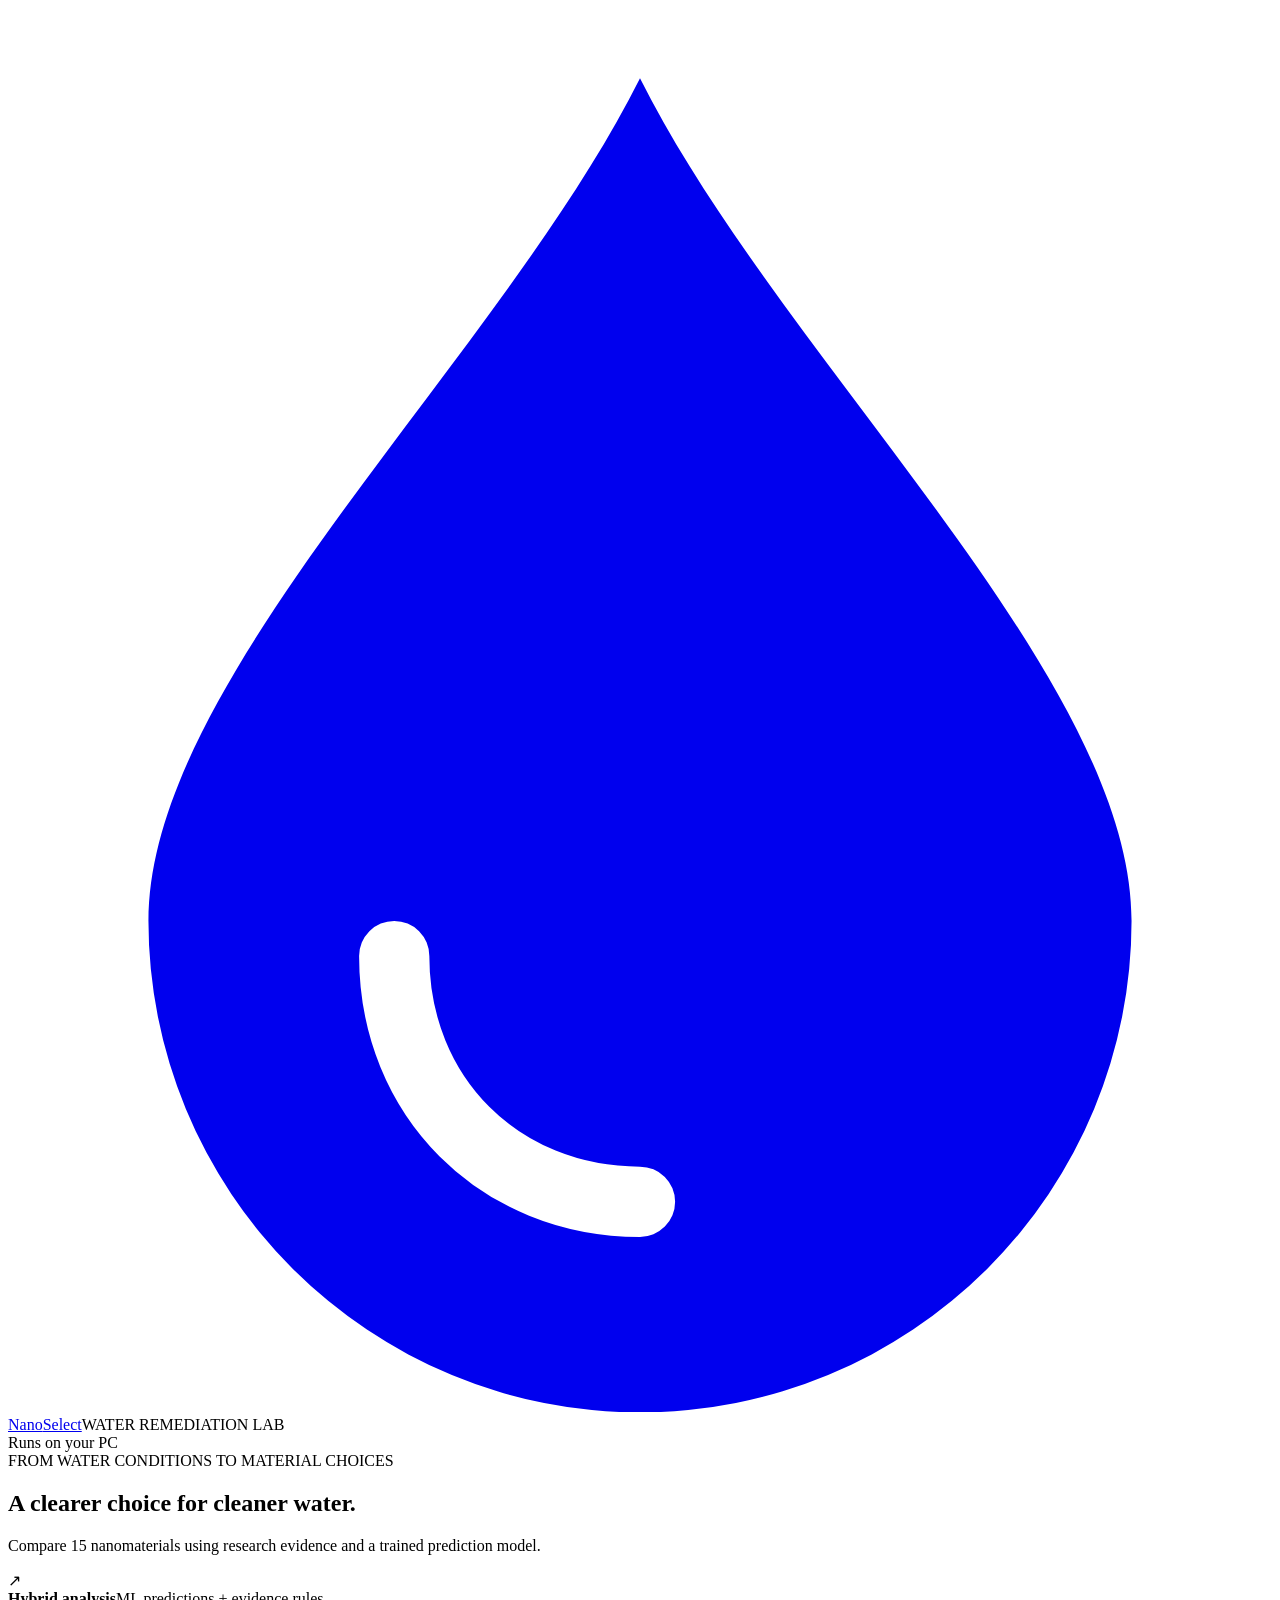
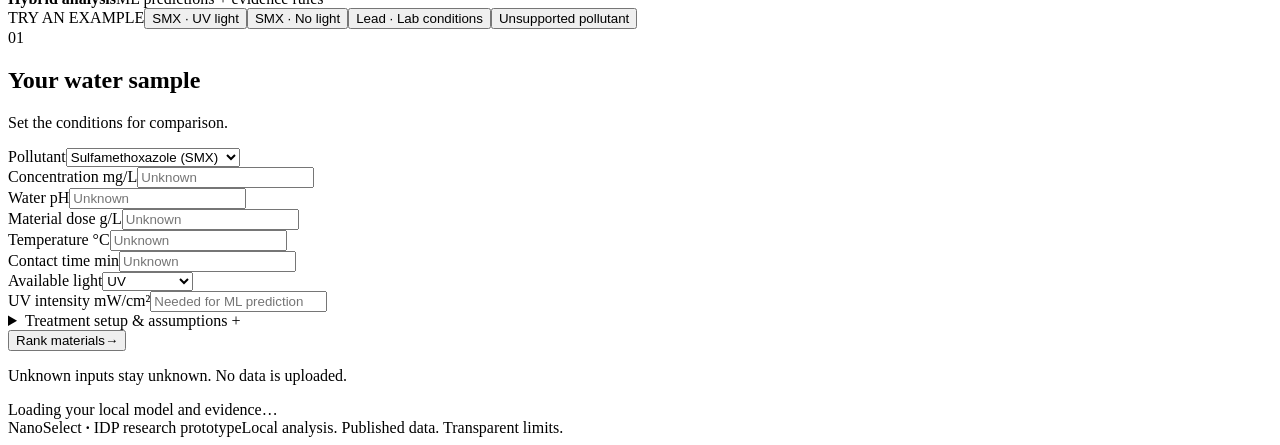
==== nanomaterial_hybrid/web/index.html @ bdce9307 "Add NanoSelect hybrid ranking model and local web interface" ====
<!doctype html>
<html lang="en">
<head>
  <meta charset="utf-8"><meta name="viewport" content="width=device-width, initial-scale=1">
  <title>NanoSelect · Water remediation</title>
  <link rel="icon" href="data:image/svg+xml,%3Csvg xmlns='http://www.w3.org/2000/svg' viewBox='0 0 40 40'%3E%3Cpath fill='%230d9488' d='M20 2C16 10 6 19 6 26a14 14 0 0028 0C34 19 24 10 20 2Z'/%3E%3C/svg%3E">
  <link rel="stylesheet" href="/style.css"><script src="/app.js" defer></script>
</head>
<body>
  <header class="topbar"><a class="brand" href="/" aria-label="NanoSelect home"><svg viewBox="0 0 36 40" aria-hidden="true"><path d="M18 2C14 10 4 19 4 26a14 14 0 0028 0C32 19 22 10 18 2Z" fill="currentColor"/><path d="M11 27c0 4 3 7 7 7" fill="none" stroke="white" stroke-width="2" stroke-linecap="round"/></svg><span>Nano<span class="brand-light">Select</span></span></a><span class="project-label">WATER REMEDIATION LAB</span><div class="local-status"><i></i> Runs on your PC</div></header>
  <main>
    <section class="intro"><div><span class="eyebrow">FROM WATER CONDITIONS TO MATERIAL CHOICES</span><h1>A clearer choice for cleaner water.</h1><p>Compare 15 nanomaterials using research evidence and a trained prediction model.</p></div><div class="method-tag"><span class="method-icon">↗</span><div><strong>Hybrid analysis</strong><span>ML predictions + evidence rules</span></div></div></section>
    <section class="preset-row" aria-label="Example scenarios"><span>TRY AN EXAMPLE</span><button class="preset active" data-preset="demo_ml">SMX · UV light</button><button class="preset" data-preset="demo_dark">SMX · No light</button><button class="preset" data-preset="demo_lead">Lead · Lab conditions</button><button class="preset" data-preset="demo_unknown">Unsupported pollutant</button></section>
    <div class="workspace">
      <aside class="input-panel panel"><div class="panel-heading"><span class="step-number">01</span><div><h2>Your water sample</h2><p>Set the conditions for comparison.</p></div></div>
        <form id="sample-form">
          <label for="pollutant">Pollutant</label><select id="pollutant"><option value="sulfamethoxazole">Sulfamethoxazole (SMX)</option><option value="amaranth">Amaranth dye</option><option value="lead_ii">Lead(II) — dissolved lead</option><option value="other">Other pollutant</option></select>
          <div id="other-wrap" hidden><label for="other-pollutant">Pollutant name</label><input id="other-pollutant" type="text" placeholder="Enter a pollutant name"></div>
          <div class="field-grid"><div><label for="concentration">Concentration <span>mg/L</span></label><input id="concentration" type="number" min="0.000001" step="any" placeholder="Unknown"></div><div><label for="ph">Water pH</label><input id="ph" type="number" min="0" max="14" step="any" placeholder="Unknown"></div><div><label for="dose">Material dose <span>g/L</span></label><input id="dose" type="number" min="0.000001" step="any" placeholder="Unknown"></div><div><label for="temperature">Temperature <span>°C</span></label><input id="temperature" type="number" step="any" placeholder="Unknown"></div><div><label for="time">Contact time <span>min</span></label><input id="time" type="number" min="0.000001" step="any" placeholder="Unknown"></div><div><label for="light">Available light</label><select id="light"><option value="UV">UV</option><option value="UVA">UV-A</option><option value="dark">None / dark</option><option value="sunlight">Sunlight</option><option value="visible">Visible only</option><option value="unspecified">Unknown</option></select></div></div>
          <div id="intensity-wrap"><label for="intensity">UV intensity <span>mW/cm²</span></label><input id="intensity" type="number" min="0.000001" step="any" placeholder="Needed for ML prediction"></div>
          <details class="settings"><summary>Treatment setup & assumptions <span>+</span></summary><div class="settings-body"><label>Available equipment</label><div class="checks equipment"><label><input type="checkbox" id="mixer"> Mixer</label><label><input type="checkbox" id="centrifuge"> Centrifuge</label><label><input type="checkbox" id="filtration"> Filtration</label></div><label for="matrix">Water source</label><select id="matrix"><option value="laboratory_solution">Laboratory solution</option><option value="groundwater">Groundwater</option><option value="industrial_wastewater">Industrial wastewater</option><option value="unspecified">Unknown</option></select><label for="profile">TiO₂ formulation</label><select id="profile"><option value="dataset_unspecified_tio2">Dataset profile — grade unspecified</option><option value="automatic">Compare literature formulations</option><option value="P01">Nanophase TiO₂ suspension</option><option value="P02">Pure brookite TiO₂</option><option value="P05">Mesoporous anatase TiO₂</option></select><div class="checks stacked"><label><input type="checkbox" id="include-ml"> Include ML estimate when supported</label><label><input type="checkbox" id="study-profiles"> Consider specific study formulations</label><label><input type="checkbox" id="conditional"> Include conditional research candidates</label><label><input type="checkbox" id="use-target"> Specify a removal target</label></div><div id="target-wrap" hidden><label for="target">Required removal <span>%</span></label><input id="target" type="number" min="0" max="100" step="any" value="90"></div></div></details>
          <button type="submit" class="run-button" id="run-button"><span>Rank materials</span><span aria-hidden="true">→</span></button><p class="input-note">Unknown inputs stay unknown. No data is uploaded.</p>
          <p id="form-error" class="error-message" role="alert" hidden></p>
        </form>
      </aside>
      <section class="results" aria-label="Analysis results" aria-live="polite">
        <div id="loading" class="panel loading">Loading your local model and evidence…</div>
        <div id="result-content" hidden>
          <div class="recommendation panel"><div class="recommendation-top"><span class="eyebrow">YOUR RECOMMENDATION</span><span id="result-badge" class="badge">Research shortlist</span></div><h2 id="recommendation-title"></h2><p id="recommendation-description"></p><div id="shortlist-chips" class="shortlist-chips"></div><div class="recommendation-bottom"><span id="coverage-note"></span><span id="stability-note"></span></div></div>
          <div class="insight-grid"><div class="insight panel"><span class="insight-label">TiO₂ MODEL ESTIMATE</span><div id="prediction-value" class="prediction-value"></div><p id="prediction-note"></p><details id="ml-reasons"><summary>Why is ML unavailable?</summary><p id="ml-reason-text"></p></details></div><div class="insight panel"><span class="insight-label">HOW TO READ THE RESULTS</span><h3>Evidence first. Unknowns visible.</h3><p>A decision score compares research fit, setup and recovery. It is <strong>not a removal percentage</strong>. Overlapping score ranges remain uncertain.</p><button type="button" id="method-toggle" class="text-button">View method & model results ↗</button></div></div>
          <div class="table-panel panel"><div class="table-heading"><div><h2>Material comparison</h2><p>All 15 candidates, with their supporting evidence.</p></div><button type="button" id="download" class="download-button">↓ Export CSV</button></div><div class="table-filters" role="group" aria-label="Filter results"><button class="active" data-filter="all">All materials <span>15</span></button><button data-filter="shortlist">Shortlist <span id="shortlist-count">0</span></button><button data-filter="unknown">Evidence gaps <span id="gap-count">0</span></button></div><div class="table-scroll"><table><thead><tr><th>Tier</th><th>Material</th><th>Assessment</th><th>Decision score</th><th>ML estimate</th><th><span class="sr-only">Details</span></th></tr></thead><tbody id="material-rows"></tbody></table></div><p class="table-footnote">Tiers group uncertain preferences. Results apply to the selected formulations and available evidence.</p></div>
        </div>
      </section>
    </div>
    <footer><span>NanoSelect <b>·</b> IDP research prototype</span><span>Local analysis. Published data. Transparent limits.</span></footer>
  </main>
  <dialog id="method-dialog"><div class="dialog-top"><span class="eyebrow">UNDER THE HOOD</span><button type="button" id="close-method" aria-label="Close method">×</button></div><h2>One interface. Two kinds of evidence.</h2><p>All 15 material families are considered. The evidence catalogue currently covers sulfamethoxazole, amaranth and dissolved lead(II), with 16 observations from 11 papers. Missing evidence is not treated as failure.</p><h3>Deterministic ranking</h3><p>The decision policy uses 60% suitability, 25% setup compatibility and 15% recovery practicality. Unknown ratings stay as score ranges. The interface reports a shortlist when the ranges overlap. Two alternative weight sets are also checked.</p><h3>Trained prediction model</h3><p id="model-metrics"></p><p>The ML output is the dataset’s reported <strong>mlogk</strong> target. Its logarithm base is unverified, so it is not converted into a physical rate or removal percentage. It is available only for the unspecified dataset TiO₂ profile and supported conditions.</p><h3>What this prototype does not establish</h3><p>Evaluation is preliminary because study IDs are missing. Material grade, size, surface area and water matrix effects are not modelled. There is no independent laboratory validation or certification of treated water.</p></dialog>
</body></html>
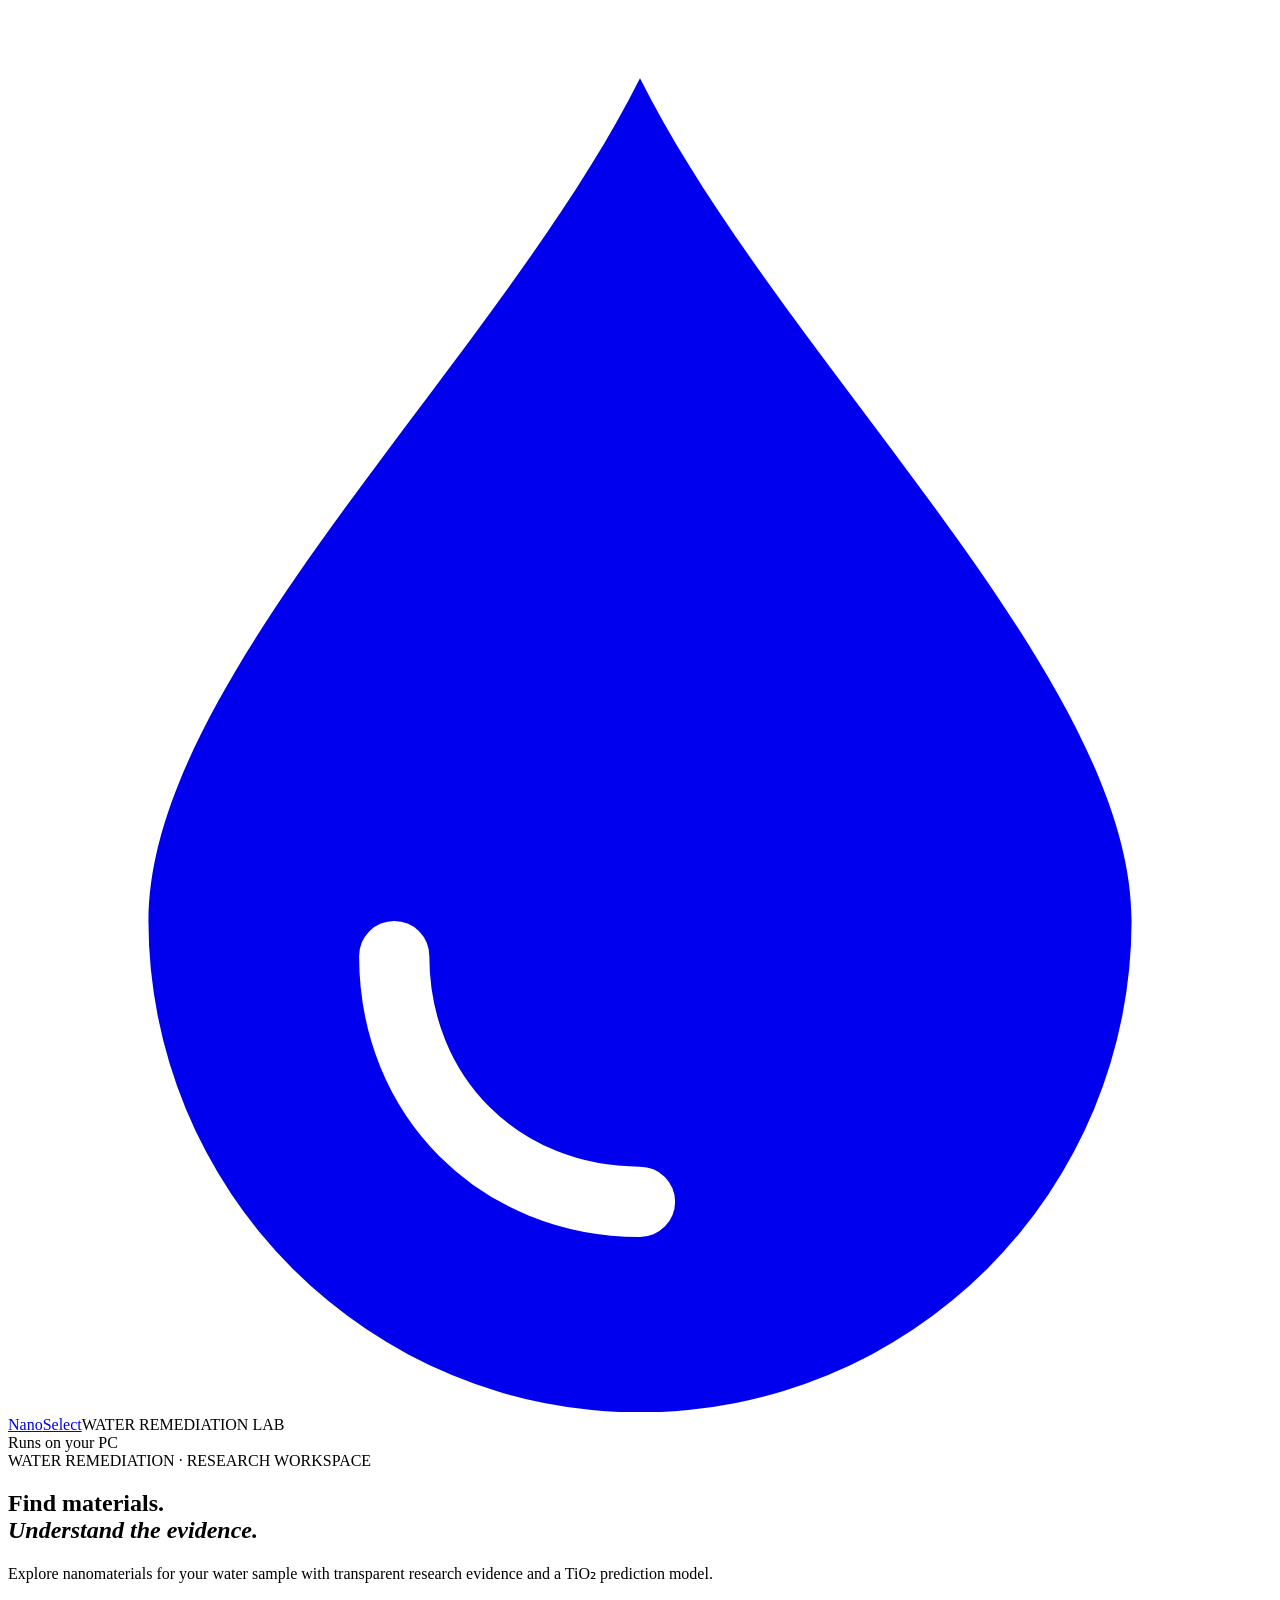
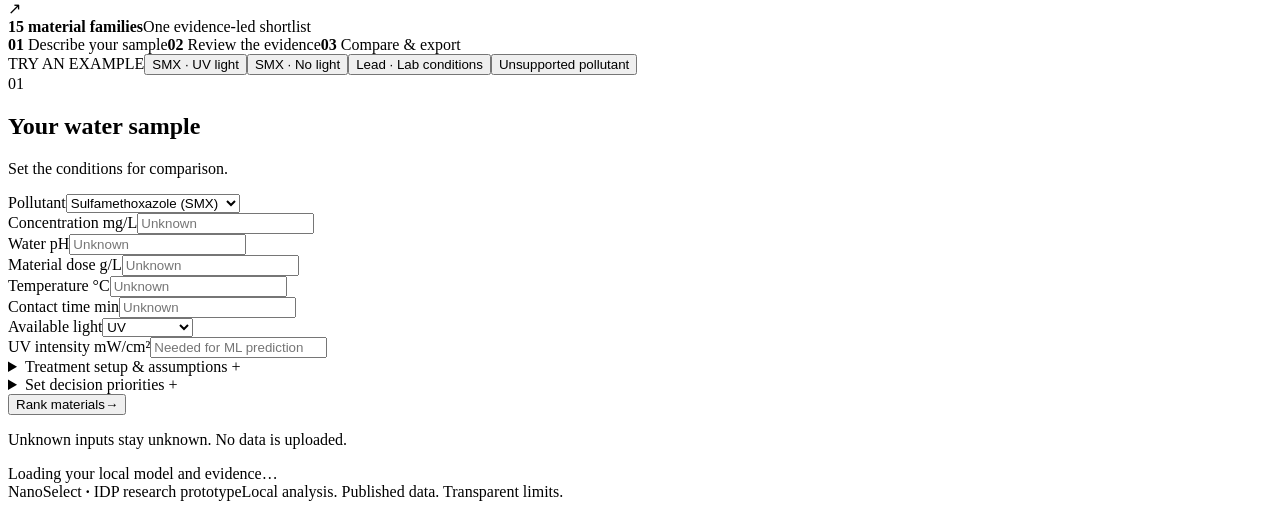
==== commit 5a831f9e: "Update NanoSelect interface, evidence and ranking" ====
--- a/nanomaterial_hybrid/web/index.html
+++ b/nanomaterial_hybrid/web/index.html
@@ -4,12 +4,13 @@
   <meta charset="utf-8"><meta name="viewport" content="width=device-width, initial-scale=1">
   <title>NanoSelect · Water remediation</title>
   <link rel="icon" href="data:image/svg+xml,%3Csvg xmlns='http://www.w3.org/2000/svg' viewBox='0 0 40 40'%3E%3Cpath fill='%230d9488' d='M20 2C16 10 6 19 6 26a14 14 0 0028 0C34 19 24 10 20 2Z'/%3E%3C/svg%3E">
-  <link rel="stylesheet" href="/style.css"><script src="/app.js" defer></script>
+  <link rel="stylesheet" href="/style.css"><link rel="stylesheet" href="/enhancements.css"><script src="/app.js" defer></script>
 </head>
 <body>
   <header class="topbar"><a class="brand" href="/" aria-label="NanoSelect home"><svg viewBox="0 0 36 40" aria-hidden="true"><path d="M18 2C14 10 4 19 4 26a14 14 0 0028 0C32 19 22 10 18 2Z" fill="currentColor"/><path d="M11 27c0 4 3 7 7 7" fill="none" stroke="white" stroke-width="2" stroke-linecap="round"/></svg><span>Nano<span class="brand-light">Select</span></span></a><span class="project-label">WATER REMEDIATION LAB</span><div class="local-status"><i></i> Runs on your PC</div></header>
   <main>
-    <section class="intro"><div><span class="eyebrow">FROM WATER CONDITIONS TO MATERIAL CHOICES</span><h1>A clearer choice for cleaner water.</h1><p>Compare 15 nanomaterials using research evidence and a trained prediction model.</p></div><div class="method-tag"><span class="method-icon">↗</span><div><strong>Hybrid analysis</strong><span>ML predictions + evidence rules</span></div></div></section>
+    <section class="intro"><div><span class="eyebrow">WATER REMEDIATION · RESEARCH WORKSPACE</span><h1>Find materials.<br><em>Understand the evidence.</em></h1><p>Explore nanomaterials for your water sample with transparent research evidence and a TiO₂ prediction model.</p></div><div class="method-tag"><span class="method-icon">↗</span><div><strong>15 material families</strong><span>One evidence-led shortlist</span></div></div></section>
+    <nav class="journey" aria-label="Analysis workflow"><span><b>01</b> Describe your sample</span><span><b>02</b> Review the evidence</span><span><b>03</b> Compare & export</span></nav>
     <section class="preset-row" aria-label="Example scenarios"><span>TRY AN EXAMPLE</span><button class="preset active" data-preset="demo_ml">SMX · UV light</button><button class="preset" data-preset="demo_dark">SMX · No light</button><button class="preset" data-preset="demo_lead">Lead · Lab conditions</button><button class="preset" data-preset="demo_unknown">Unsupported pollutant</button></section>
     <div class="workspace">
       <aside class="input-panel panel"><div class="panel-heading"><span class="step-number">01</span><div><h2>Your water sample</h2><p>Set the conditions for comparison.</p></div></div>
@@ -19,6 +20,7 @@
           <div class="field-grid"><div><label for="concentration">Concentration <span>mg/L</span></label><input id="concentration" type="number" min="0.000001" step="any" placeholder="Unknown"></div><div><label for="ph">Water pH</label><input id="ph" type="number" min="0" max="14" step="any" placeholder="Unknown"></div><div><label for="dose">Material dose <span>g/L</span></label><input id="dose" type="number" min="0.000001" step="any" placeholder="Unknown"></div><div><label for="temperature">Temperature <span>°C</span></label><input id="temperature" type="number" step="any" placeholder="Unknown"></div><div><label for="time">Contact time <span>min</span></label><input id="time" type="number" min="0.000001" step="any" placeholder="Unknown"></div><div><label for="light">Available light</label><select id="light"><option value="UV">UV</option><option value="UVA">UV-A</option><option value="dark">None / dark</option><option value="sunlight">Sunlight</option><option value="visible">Visible only</option><option value="unspecified">Unknown</option></select></div></div>
           <div id="intensity-wrap"><label for="intensity">UV intensity <span>mW/cm²</span></label><input id="intensity" type="number" min="0.000001" step="any" placeholder="Needed for ML prediction"></div>
           <details class="settings"><summary>Treatment setup & assumptions <span>+</span></summary><div class="settings-body"><label>Available equipment</label><div class="checks equipment"><label><input type="checkbox" id="mixer"> Mixer</label><label><input type="checkbox" id="centrifuge"> Centrifuge</label><label><input type="checkbox" id="filtration"> Filtration</label></div><label for="matrix">Water source</label><select id="matrix"><option value="laboratory_solution">Laboratory solution</option><option value="groundwater">Groundwater</option><option value="industrial_wastewater">Industrial wastewater</option><option value="unspecified">Unknown</option></select><label for="profile">TiO₂ formulation</label><select id="profile"><option value="dataset_unspecified_tio2">Dataset profile — grade unspecified</option><option value="automatic">Compare literature formulations</option><option value="P01">Nanophase TiO₂ suspension</option><option value="P02">Pure brookite TiO₂</option><option value="P05">Mesoporous anatase TiO₂</option></select><div class="checks stacked"><label><input type="checkbox" id="include-ml"> Include ML estimate when supported</label><label><input type="checkbox" id="study-profiles"> Consider specific study formulations</label><label><input type="checkbox" id="conditional"> Include conditional research candidates</label><label><input type="checkbox" id="use-target"> Specify a removal target</label></div><div id="target-wrap" hidden><label for="target">Required removal <span>%</span></label><input id="target" type="number" min="0" max="100" step="any" value="90"></div></div></details>
+          <details class="settings priorities"><summary>Set decision priorities <span>+</span></summary><div class="settings-body"><p>Choose how much each criterion matters. Percentages must total 100.</p><div class="priority-fields"><label>Suitability <span>%</span><input id="weight-suitability" type="number" min="0" max="100" step="1" value="60"></label><label>Setup <span>%</span><input id="weight-setup" type="number" min="0" max="100" step="1" value="25"></label><label>Recovery <span>%</span><input id="weight-recovery" type="number" min="0" max="100" step="1" value="15"></label></div><div class="priority-total">Total: <strong id="weight-total">100%</strong><button type="button" id="reset-weights">Reset</button></div><p>These are your preferences, not learned model values.</p></div></details>
           <button type="submit" class="run-button" id="run-button"><span>Rank materials</span><span aria-hidden="true">→</span></button><p class="input-note">Unknown inputs stay unknown. No data is uploaded.</p>
           <p id="form-error" class="error-message" role="alert" hidden></p>
         </form>
@@ -26,13 +28,16 @@
       <section class="results" aria-label="Analysis results" aria-live="polite">
         <div id="loading" class="panel loading">Loading your local model and evidence…</div>
         <div id="result-content" hidden>
-          <div class="recommendation panel"><div class="recommendation-top"><span class="eyebrow">YOUR RECOMMENDATION</span><span id="result-badge" class="badge">Research shortlist</span></div><h2 id="recommendation-title"></h2><p id="recommendation-description"></p><div id="shortlist-chips" class="shortlist-chips"></div><div class="recommendation-bottom"><span id="coverage-note"></span><span id="stability-note"></span></div></div>
+          <div class="recommendation panel"><div class="recommendation-top"><span class="eyebrow">YOUR RECOMMENDATION</span><span id="result-badge" class="badge">Research shortlist</span></div><p id="result-stale" class="stale-note" hidden>Inputs changed. Select “Rank materials” to update these results.</p><h2 id="recommendation-title"></h2><p id="recommendation-description"></p><div id="shortlist-chips" class="shortlist-chips"></div><div class="recommendation-bottom"><span id="coverage-note"></span><span id="stability-note"></span></div></div>
           <div class="insight-grid"><div class="insight panel"><span class="insight-label">TiO₂ MODEL ESTIMATE</span><div id="prediction-value" class="prediction-value"></div><p id="prediction-note"></p><details id="ml-reasons"><summary>Why is ML unavailable?</summary><p id="ml-reason-text"></p></details></div><div class="insight panel"><span class="insight-label">HOW TO READ THE RESULTS</span><h3>Evidence first. Unknowns visible.</h3><p>A decision score compares research fit, setup and recovery. It is <strong>not a removal percentage</strong>. Overlapping score ranges remain uncertain.</p><button type="button" id="method-toggle" class="text-button">View method & model results ↗</button></div></div>
-          <div class="table-panel panel"><div class="table-heading"><div><h2>Material comparison</h2><p>All 15 candidates, with their supporting evidence.</p></div><button type="button" id="download" class="download-button">↓ Export CSV</button></div><div class="table-filters" role="group" aria-label="Filter results"><button class="active" data-filter="all">All materials <span>15</span></button><button data-filter="shortlist">Shortlist <span id="shortlist-count">0</span></button><button data-filter="unknown">Evidence gaps <span id="gap-count">0</span></button></div><div class="table-scroll"><table><thead><tr><th>Tier</th><th>Material</th><th>Assessment</th><th>Decision score</th><th>ML estimate</th><th><span class="sr-only">Details</span></th></tr></thead><tbody id="material-rows"></tbody></table></div><p class="table-footnote">Tiers group uncertain preferences. Results apply to the selected formulations and available evidence.</p></div>
+          <section class="evidence-panel panel" aria-label="Evidence coverage"><div class="section-heading"><div><span class="eyebrow">WHAT THE CATALOGUE COVERS</span><h2>Evidence at a glance</h2><p>Literature coverage across the three supported pollutants. A gap is not a failure.</p></div><span id="coverage-total" class="compare-counter"></span></div><div id="coverage-bars" class="coverage-bars"></div><p id="coverage-sources" class="coverage-sources"></p></section>
+          <section class="compare-panel panel"><div class="section-heading"><div><span class="eyebrow">LOOK CLOSER</span><h2>Compare your candidates</h2><p>Select up to three materials to inspect side by side.</p></div><span class="compare-counter" id="compare-count">0 / 3 selected</span></div><div id="compare-choices" class="compare-choices"></div><div id="compare-cards" class="compare-cards"></div></section>
+          <details class="catalogue-panel panel"><summary><span><span class="eyebrow">MATERIAL REFERENCE</span><strong>Explore the 15 materials you provided</strong><small>Reported size, surface area and uses</small></span><span aria-hidden="true">+</span></summary><div class="catalogue-body"><p>These properties and uses were provided as background information and have not been independently verified for each formulation. They are not used to invent rankings or fill missing study data.</p><div class="table-scroll"><table><thead><tr><th>Material</th><th>Size</th><th>Surface area</th><th>Process</th><th>Provided use</th></tr></thead><tbody id="catalogue-rows"></tbody></table></div></div></details>
+          <div class="table-panel panel"><div class="table-heading"><div><span class="eyebrow">THE FULL PICTURE</span><h2>All material assessments</h2><p>Explore all 15 candidates and their supporting evidence.</p></div><div class="export-actions"><button type="button" id="download-report" class="download-button">↓ Export report</button><button type="button" id="download" class="download-button">↓ Export CSV</button></div></div><div class="table-filters" role="group" aria-label="Filter results"><button class="active" data-filter="all">All materials <span>15</span></button><button data-filter="shortlist">Shortlist <span id="shortlist-count">0</span></button><button data-filter="unknown">Evidence gaps <span id="gap-count">0</span></button></div><div class="table-scroll"><table><thead><tr><th>Tier</th><th>Material</th><th>Assessment</th><th>Decision score</th><th>ML estimate</th><th><span class="sr-only">Details</span></th></tr></thead><tbody id="material-rows"></tbody></table></div><p class="table-footnote">Tier 1 is the leading group; later tiers follow where evidence supports a separation. An em dash means a material cannot be ranked for these conditions. Ties and gaps are preserved.</p></div>
         </div>
       </section>
     </div>
     <footer><span>NanoSelect <b>·</b> IDP research prototype</span><span>Local analysis. Published data. Transparent limits.</span></footer>
   </main>
-  <dialog id="method-dialog"><div class="dialog-top"><span class="eyebrow">UNDER THE HOOD</span><button type="button" id="close-method" aria-label="Close method">×</button></div><h2>One interface. Two kinds of evidence.</h2><p>All 15 material families are considered. The evidence catalogue currently covers sulfamethoxazole, amaranth and dissolved lead(II), with 16 observations from 11 papers. Missing evidence is not treated as failure.</p><h3>Deterministic ranking</h3><p>The decision policy uses 60% suitability, 25% setup compatibility and 15% recovery practicality. Unknown ratings stay as score ranges. The interface reports a shortlist when the ranges overlap. Two alternative weight sets are also checked.</p><h3>Trained prediction model</h3><p id="model-metrics"></p><p>The ML output is the dataset’s reported <strong>mlogk</strong> target. Its logarithm base is unverified, so it is not converted into a physical rate or removal percentage. It is available only for the unspecified dataset TiO₂ profile and supported conditions.</p><h3>What this prototype does not establish</h3><p>Evaluation is preliminary because study IDs are missing. Material grade, size, surface area and water matrix effects are not modelled. There is no independent laboratory validation or certification of treated water.</p></dialog>
+  <dialog id="method-dialog"><div class="dialog-top"><span class="eyebrow">UNDER THE HOOD</span><button type="button" id="close-method" aria-label="Close method">×</button></div><h2>One interface. Two kinds of evidence.</h2><p>All 15 material families are considered. The evidence catalogue currently covers sulfamethoxazole, amaranth and dissolved lead(II). Missing evidence is not treated as failure.</p><h3>Deterministic ranking</h3><p>By default the decision policy uses 60% suitability, 25% setup compatibility and 15% recovery practicality. You can adjust these preferences. Unknown ratings stay as score ranges. The interface reports a shortlist when the ranges overlap. Two alternative weight sets are also checked with chosen profiles held fixed.</p><h3>Trained prediction model</h3><p id="model-metrics"></p><p>The ML output is the dataset’s reported <strong>mlogk</strong> target. Its logarithm base is unverified, so it is not converted into a physical rate or removal percentage. It is available only for the unspecified dataset TiO₂ profile and supported conditions.</p><h3>What this prototype does not establish</h3><p>Evaluation is preliminary because study IDs are missing. Material grade, size, surface area and water matrix effects are not modelled. There is no independent laboratory validation or certification of treated water.</p></dialog>
 </body></html>
